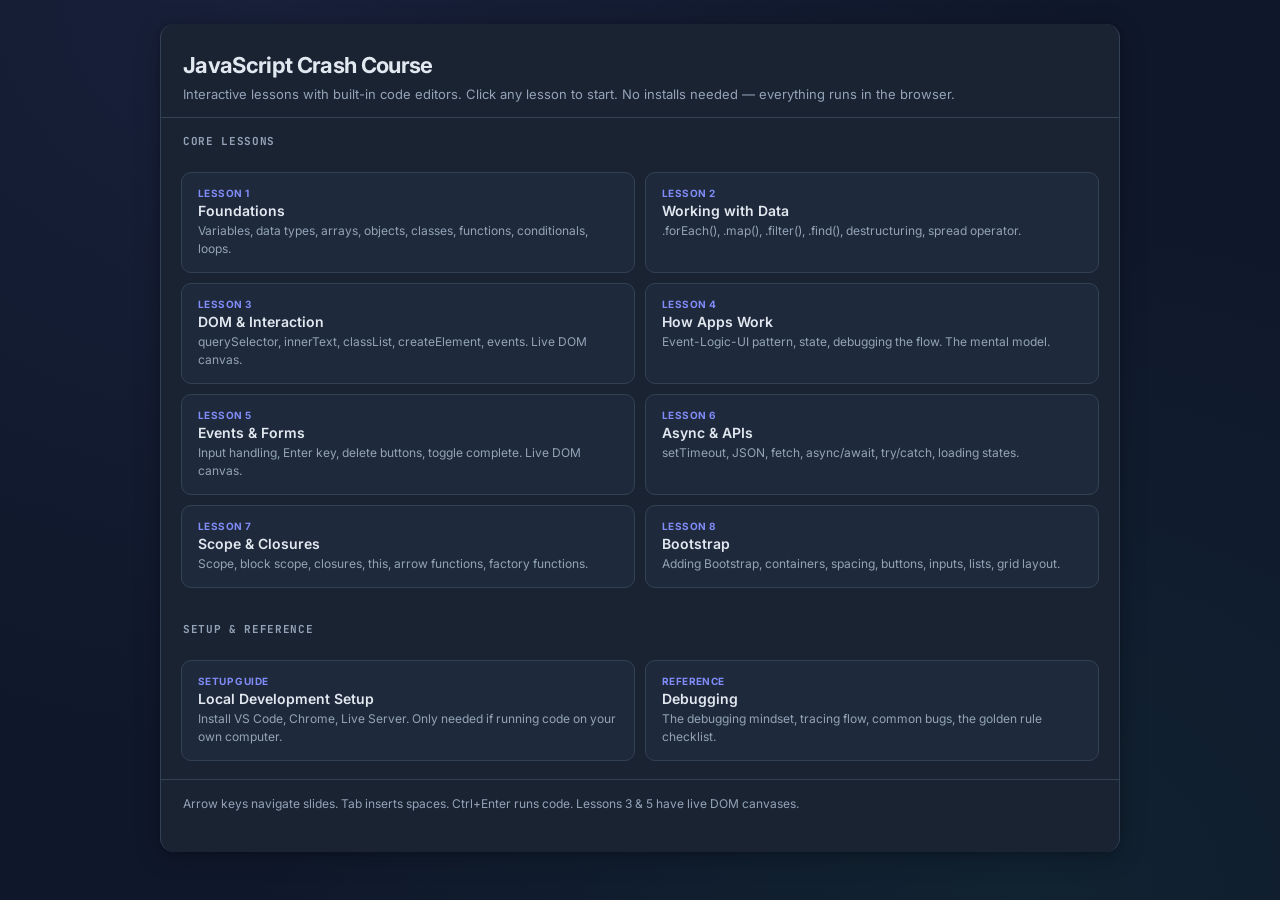
==== index.html @ cb1dcead "Initial commit: Interactive JavaScript crash course 10 lessons with LeetCode-style split-pane layout" ====
<!DOCTYPE html>
<html lang="en">
<head>
<meta charset="UTF-8" />
<meta name="viewport" content="width=device-width, initial-scale=1.0" />
<title>JavaScript Crash Course</title>
<link rel="preconnect" href="https://fonts.googleapis.com">
<link href="https://fonts.googleapis.com/css2?family=Inter:wght@400;500;600;700&family=JetBrains+Mono:wght@400;500&display=swap" rel="stylesheet">
<link rel="stylesheet" href="theme.css" />
<style>
  body > div { height: auto; max-width: 960px; border-radius: var(--border-radius-lg); overflow: auto; }
  body { padding: 24px 16px 48px; }
  .section-label {
    font-size: 11px; font-weight: 700; color: var(--color-text-secondary);
    text-transform: uppercase; letter-spacing: 0.06em; padding: 16px 22px 6px;
    font-family: var(--font-mono);
  }
</style>
</head>
<body>
<div>
  <div style="padding: 28px 22px 12px; border-bottom: 1px solid var(--color-border-secondary);">
    <h1 style="font-size: 22px; font-weight: 700; letter-spacing: -0.03em; margin-bottom: 6px;">JavaScript Crash Course</h1>
    <p style="font-size: 13px; color: var(--color-text-secondary); line-height: 1.6;">Interactive lessons with built-in code editors. Click any lesson to start. No installs needed — everything runs in the browser.</p>
  </div>

  <div class="section-label">Core Lessons</div>
  <div class="index-grid">
    <a class="index-card" href="01-foundations.html">
      <div class="card-num">Lesson 1</div>
      <div class="card-title">Foundations</div>
      <div class="card-desc">Variables, data types, arrays, objects, classes, functions, conditionals, loops.</div>
    </a>
    <a class="index-card" href="02-data.html">
      <div class="card-num">Lesson 2</div>
      <div class="card-title">Working with Data</div>
      <div class="card-desc">.forEach(), .map(), .filter(), .find(), destructuring, spread operator.</div>
    </a>
    <a class="index-card" href="03-dom.html">
      <div class="card-num">Lesson 3</div>
      <div class="card-title">DOM & Interaction</div>
      <div class="card-desc">querySelector, innerText, classList, createElement, events. Live DOM canvas.</div>
    </a>
    <a class="index-card" href="04-how-apps-work.html">
      <div class="card-num">Lesson 4</div>
      <div class="card-title">How Apps Work</div>
      <div class="card-desc">Event-Logic-UI pattern, state, debugging the flow. The mental model.</div>
    </a>
    <a class="index-card" href="05-events-forms.html">
      <div class="card-num">Lesson 5</div>
      <div class="card-title">Events & Forms</div>
      <div class="card-desc">Input handling, Enter key, delete buttons, toggle complete. Live DOM canvas.</div>
    </a>
    <a class="index-card" href="06-async-apis.html">
      <div class="card-num">Lesson 6</div>
      <div class="card-title">Async & APIs</div>
      <div class="card-desc">setTimeout, JSON, fetch, async/await, try/catch, loading states.</div>
    </a>
    <a class="index-card" href="07-scope-closures.html">
      <div class="card-num">Lesson 7</div>
      <div class="card-title">Scope & Closures</div>
      <div class="card-desc">Scope, block scope, closures, this, arrow functions, factory functions.</div>
    </a>
    <a class="index-card" href="08-bootstrap.html">
      <div class="card-num">Lesson 8</div>
      <div class="card-title">Bootstrap</div>
      <div class="card-desc">Adding Bootstrap, containers, spacing, buttons, inputs, lists, grid layout.</div>
    </a>
  </div>

  <div class="section-label">Setup & Reference</div>
  <div class="index-grid">
    <a class="index-card" href="00-setup.html">
      <div class="card-num">Setup Guide</div>
      <div class="card-title">Local Development Setup</div>
      <div class="card-desc">Install VS Code, Chrome, Live Server. Only needed if running code on your own computer.</div>
    </a>
    <a class="index-card" href="09-debugging.html">
      <div class="card-num">Reference</div>
      <div class="card-title">Debugging</div>
      <div class="card-desc">The debugging mindset, tracing flow, common bugs, the golden rule checklist.</div>
    </a>
  </div>

  <div style="padding: 16px 22px; border-top: 1px solid var(--color-border-secondary); font-size: 12px; color: var(--color-text-secondary);">
    Arrow keys navigate slides. Tab inserts spaces. Ctrl+Enter runs code. Lessons 3 &amp; 5 have live DOM canvases.
  </div>
</div>
</body>
</html>
---- theme.css ----
:root {
  --color-text-primary: #e2e8f0;
  --color-text-secondary: #94a3b8;
  --color-background-primary: #0f172a;
  --color-background-secondary: #1e293b;
  --color-background-card: #1a2332;
  --color-border-secondary: #334155;
  --color-border-tertiary: #1e293b;
  --color-accent: #818cf8;
  --color-accent-dim: rgba(129,140,248,0.15);
  --color-green: #34d399;
  --color-green-dim: rgba(52,211,153,0.12);
  --color-red: #f87171;
  --color-red-dim: rgba(248,113,113,0.12);
  --color-amber: #fbbf24;
  --font-mono: "JetBrains Mono", "Fira Code", "Cascadia Code", monospace;
  --font-sans: "Inter", -apple-system, system-ui, sans-serif;
  --border-radius-md: 10px;
  --border-radius-lg: 14px;
  --shadow-card: 0 4px 24px rgba(0,0,0,0.25), 0 1px 4px rgba(0,0,0,0.15);
  --shadow-btn: 0 1px 3px rgba(0,0,0,0.3);
}

* { box-sizing: border-box; margin: 0; padding: 0 }
html, body { height: 100%; }
html { font-size: 15px }

body {
  font-family: var(--font-sans);
  background: var(--color-background-primary);
  color: var(--color-text-primary);
  display: flex;
  justify-content: center;
  padding: 0;
  background-image:
    radial-gradient(ellipse at 20% 0%, rgba(129,140,248,0.08) 0%, transparent 60%),
    radial-gradient(ellipse at 80% 100%, rgba(52,211,153,0.06) 0%, transparent 60%);
}

body > div {
  width: 100%;
  max-width: 1200px;
  background: var(--color-background-card);
  border-left: 1px solid var(--color-border-secondary);
  border-right: 1px solid var(--color-border-secondary);
  box-shadow: var(--shadow-card);
  display: flex;
  flex-direction: column;
  height: 100vh;
  overflow: hidden;
}

/* Full width when DOM canvas is present */
body > div.has-canvas {
  max-width: 100%;
}

/* ─── Header bar ─── */
.lesson-bar {
  display: flex;
  align-items: center;
  justify-content: space-between;
  padding: 8px 16px;
  border-bottom: 1px solid var(--color-border-secondary);
  background: var(--color-background-secondary);
  flex-shrink: 0;
}

.home-btn {
  color: var(--color-text-secondary);
  text-decoration: none;
  font-size: 18px;
  padding: 2px 8px;
  border-radius: 6px;
  transition: background 0.15s;
}

.home-btn:hover { background: var(--color-accent-dim); color: var(--color-accent); }

.next-link {
  color: var(--color-accent);
  text-decoration: none;
  font-size: 13px;
  font-weight: 600;
}

.next-link:hover { text-decoration: underline; }

.lesson-bar .lesson-num {
  font-size: 11px;
  font-weight: 700;
  padding: 3px 10px;
  background: var(--color-accent-dim);
  border-radius: 20px;
  color: var(--color-accent);
  letter-spacing: 0.03em;
  text-transform: uppercase;
}

.lesson-bar .lesson-name {
  font-size: 14px;
  font-weight: 600;
  color: var(--color-text-primary);
}

/* ─── Main area (fills between header and nav) ─── */
.main-area {
  flex: 1;
  display: flex;
  min-height: 0;
  overflow: hidden;
}

/* ─── DOM Canvas as side pane ─── */
.canvas-pane {
  width: 280px;
  min-width: 220px;
  padding: 14px;
  border-right: 1px solid var(--color-border-secondary);
  background: rgba(0,0,0,0.1);
  overflow-y: auto;
  flex-shrink: 0;
}

/* ─── Split pane layout ─── */
.split-pane {
  display: flex;
  flex: 1;
  min-height: 0;
  overflow: hidden;
}

.pane-left {
  width: 340px;
  min-width: 260px;
  padding: 14px 16px;
  overflow-y: auto;
  display: flex;
  flex-direction: column;
  gap: 10px;
  border-right: 1px solid var(--color-border-secondary);
  flex-shrink: 0;
}

.pane-section { display: flex; flex-direction: column; gap: 6px; }

.pane-right {
  flex: 1;
  min-width: 0;
  padding: 12px 14px;
  overflow-y: auto;
  display: flex;
  flex-direction: column;
  gap: 8px;
}

@media(max-width: 768px) {
  .main-area { flex-direction: column; }
  .canvas-pane { width: 100%; min-width: 0; border-right: none; border-bottom: 1px solid var(--color-border-secondary); }
  .split-pane { flex-direction: column; }
  .pane-left { width: 100%; min-width: 0; border-right: none; border-bottom: 1px solid var(--color-border-secondary); }
}

/* ─── Slide header ─── */
.slide-header { display: flex; align-items: center; gap: 10px }

.step-badge {
  font-size: 10px;
  font-weight: 700;
  padding: 3px 9px;
  background: var(--color-accent-dim);
  border-radius: 20px;
  color: var(--color-accent);
  letter-spacing: 0.04em;
  text-transform: uppercase;
  flex-shrink: 0;
}

.slide-title {
  font-size: 16px;
  font-weight: 600;
  color: var(--color-text-primary);
  flex: 1;
  letter-spacing: -0.02em;
}

.progress {
  font-size: 11px;
  color: var(--color-text-secondary);
  font-family: var(--font-mono);
  font-weight: 500;
  flex-shrink: 0;
}

.concept { font-size: 13px; line-height: 1.65; color: var(--color-text-secondary) }
.concept strong { color: var(--color-text-primary); font-weight: 600 }

.cr {
  background: var(--color-accent-dim);
  border-radius: 5px;
  padding: 1px 6px;
  font-family: var(--font-mono);
  font-size: 11px;
  color: var(--color-accent);
  font-weight: 500;
}

/* ─── Editor panel ─── */
.panel {
  background: var(--color-background-secondary);
  border: 1px solid var(--color-border-secondary);
  border-radius: var(--border-radius-md);
  overflow: hidden;
  display: flex;
  flex-direction: column;
}

.editor-panel { flex-shrink: 0; }

.panel-head {
  display: flex;
  align-items: center;
  justify-content: space-between;
  padding: 6px 12px;
  border-bottom: 1px solid var(--color-border-secondary);
  background: rgba(0,0,0,0.15);
}

.panel-label {
  font-size: 10px;
  font-family: var(--font-mono);
  color: var(--color-text-secondary);
  font-weight: 500;
  letter-spacing: 0.03em;
  text-transform: uppercase;
}

.run-btn {
  font-size: 11px;
  font-weight: 600;
  font-family: var(--font-sans);
  padding: 4px 12px;
  border-radius: 6px;
  background: var(--color-green);
  border: none;
  color: #0f172a;
  cursor: pointer;
  box-shadow: var(--shadow-btn);
  transition: background 0.15s, transform 0.1s;
}

.run-btn:hover { background: #6ee7b7 }
.run-btn:active { transform: scale(0.96) }

textarea.code {
  width: 100%;
  font-family: var(--font-mono);
  font-size: 12.5px;
  line-height: 1.6;
  padding: 10px 12px;
  background: rgba(0,0,0,0.2);
  border: none;
  color: var(--color-text-primary);
  resize: vertical;
  min-height: 220px;
  outline: none;
  tab-size: 2;
}

textarea.code::selection { background: rgba(129,140,248,0.3) }

/* ─── Result area ─── */
.result-area {
  display: flex;
  flex-direction: column;
  gap: 6px;
  margin-top: auto;
  flex-shrink: 0;
}

.result-col {
  border-radius: 8px;
  padding: 8px 10px;
  min-height: 32px;
}

.result-col.actual { background: var(--color-background-secondary); border: 1px solid var(--color-border-secondary); }
.result-col.expected-col { background: var(--color-green-dim); border: none; border-radius: 0 0 8px 8px; padding: 8px 10px; }

.result-col .result-label {
  font-size: 9px;
  font-weight: 700;
  letter-spacing: 0.06em;
  text-transform: uppercase;
  margin-bottom: 4px;
  font-family: var(--font-mono);
}

.result-col.actual .result-label { color: var(--color-text-secondary); }

.result-scroll {
  max-height: 140px;
  overflow-y: auto;
  scrollbar-width: thin;
  scrollbar-color: var(--color-border-secondary) transparent;
}

.result-scroll::-webkit-scrollbar { width: 5px; }
.result-scroll::-webkit-scrollbar-track { background: transparent; }
.result-scroll::-webkit-scrollbar-thumb { background: var(--color-border-secondary); border-radius: 3px; }

.result-line {
  font-size: 12px;
  font-family: var(--font-mono);
  padding: 1px 0;
  white-space: pre-wrap;
  word-break: break-all;
}

.result-line.match { color: var(--color-green); }
.result-line.mismatch { color: var(--color-red); }
.result-line.neutral { color: var(--color-text-primary); }
.result-line.expected-text { color: var(--color-green); opacity: 0.85; }

.result-badge {
  display: inline-block;
  font-size: 10px;
  font-weight: 700;
  padding: 2px 8px;
  border-radius: 4px;
  letter-spacing: 0.04em;
  text-transform: uppercase;
  margin-left: 8px;
  font-family: var(--font-mono);
}

.result-badge.pass { background: var(--color-green-dim); color: var(--color-green); }
.result-badge.fail { background: var(--color-red-dim); color: var(--color-red); }

/* ─── Expected output (collapsible, hidden by default) ─── */
.expected-toggle {
  border: 1px solid rgba(52,211,153,0.2);
  border-radius: 8px;
  overflow: hidden;
  background: var(--color-green-dim);
}

.expected-summary {
  padding: 6px 10px;
  font-size: 9px;
  font-family: var(--font-mono);
  font-weight: 700;
  color: var(--color-green);
  letter-spacing: 0.06em;
  text-transform: uppercase;
  cursor: pointer;
  list-style: none;
  display: flex;
  align-items: center;
  gap: 6px;
  user-select: none;
}

.expected-summary::before {
  content: "\25B6";
  font-size: 7px;
  transition: transform 0.2s;
  display: inline-block;
}

.expected-toggle[open] .expected-summary::before {
  transform: rotate(90deg);
}

/* ─── Annotations (collapsible, under editor) ─── */
.explain-toggle {
  border: 1px solid var(--color-border-secondary);
  border-radius: var(--border-radius-md);
  overflow: hidden;
  background: var(--color-background-secondary);
  flex-shrink: 0;
}

.explain-toggle summary {
  padding: 7px 12px;
  font-size: 10px;
  font-family: var(--font-mono);
  font-weight: 500;
  color: var(--color-text-secondary);
  letter-spacing: 0.03em;
  text-transform: uppercase;
  cursor: pointer;
  background: rgba(0,0,0,0.15);
  border-bottom: 1px solid transparent;
  list-style: none;
  display: flex;
  align-items: center;
  gap: 6px;
  user-select: none;
}

.explain-toggle summary::before {
  content: "\25B6";
  font-size: 8px;
  transition: transform 0.2s;
  display: inline-block;
}

.explain-toggle[open] summary::before {
  transform: rotate(90deg);
}

.explain-toggle[open] summary {
  border-bottom-color: var(--color-border-secondary);
}

.explain-box { padding: 8px 12px; display: flex; flex-direction: column; gap: 0 }

.explain-scroll {
  max-height: 160px;
  overflow-y: auto;
  scrollbar-width: thin;
  scrollbar-color: var(--color-border-secondary) transparent;
}

.explain-scroll::-webkit-scrollbar { width: 5px; }
.explain-scroll::-webkit-scrollbar-track { background: transparent; }
.explain-scroll::-webkit-scrollbar-thumb { background: var(--color-border-secondary); border-radius: 3px; }

.explain-row {
  display: flex;
  gap: 8px;
  align-items: flex-start;
  padding: 3px 0;
  border-bottom: 1px solid rgba(255,255,255,0.04);
}

.explain-row:last-child { border-bottom: none }

.explain-code {
  font-family: var(--font-mono);
  font-size: 11px;
  color: var(--color-accent);
  white-space: pre;
  min-width: 120px;
  padding: 2px 0;
  flex-shrink: 0;
  font-weight: 500;
}

.arrow { color: var(--color-text-secondary); font-size: 11px; padding-top: 2px; flex-shrink: 0; opacity: 0.4 }
.explain-desc { font-size: 11px; color: var(--color-text-secondary); line-height: 1.5; padding: 2px 0 }

/* ─── Try-it box ─── */
.try-it {
  font-size: 12px;
  line-height: 1.6;
  color: var(--color-text-secondary);
  padding: 8px 12px;
  background: var(--color-accent-dim);
  border-radius: 8px;
  border-left: 3px solid var(--color-accent);
}

.try-it strong { color: var(--color-text-primary); font-weight: 600 }

/* ─── Cheatsheet (in left pane) ─── */
.cheatsheet-details {
  border: 1px solid var(--color-border-secondary);
  border-radius: var(--border-radius-md);
  overflow: hidden;
  background: var(--color-background-secondary);
  margin-top: auto;
}

.cheatsheet-summary {
  padding: 7px 12px;
  font-size: 10px;
  font-family: var(--font-mono);
  font-weight: 600;
  color: var(--color-accent);
  letter-spacing: 0.04em;
  text-transform: uppercase;
  cursor: pointer;
  background: rgba(0,0,0,0.15);
  list-style: none;
  display: flex;
  align-items: center;
  gap: 6px;
  user-select: none;
  border-bottom: 1px solid transparent;
}

.cheatsheet-summary::before {
  content: "\25B6";
  font-size: 8px;
  transition: transform 0.2s;
  display: inline-block;
}

.cheatsheet-details[open] .cheatsheet-summary::before {
  transform: rotate(90deg);
}

.cheatsheet-details[open] .cheatsheet-summary {
  border-bottom-color: var(--color-border-secondary);
}

.cheatsheet-cols {
  display: flex;
  flex-direction: column;
  gap: 4px;
  padding: 8px 12px;
}

.cheatsheet-col code {
  display: block;
  font-family: var(--font-mono);
  font-size: 10.5px;
  color: var(--color-text-primary);
  padding: 0;
  white-space: pre;
}

.cheatsheet-heading {
  font-size: 9px;
  font-weight: 700;
  color: var(--color-accent);
  text-transform: uppercase;
  letter-spacing: 0.04em;
  margin-top: 6px;
  margin-bottom: 1px;
}

.cheatsheet-col:first-child .cheatsheet-heading:first-child { margin-top: 0; }

/* ─── Navigation bar ─── */
.nav-bar {
  display: flex;
  align-items: center;
  justify-content: space-between;
  padding: 8px 16px;
  border-top: 1px solid var(--color-border-secondary);
  background: var(--color-background-secondary);
  flex-shrink: 0;
}

.nav-btn {
  font-size: 12px;
  font-weight: 600;
  font-family: var(--font-sans);
  padding: 6px 14px;
  border-radius: 8px;
  border: 1px solid var(--color-border-secondary);
  background: var(--color-background-secondary);
  color: var(--color-text-primary);
  cursor: pointer;
  transition: background 0.15s, border-color 0.15s;
}

.nav-btn:disabled { opacity: 0.3; cursor: not-allowed }
.nav-btn:not(:disabled):hover { background: var(--color-border-secondary); border-color: var(--color-accent) }

.dots { display: flex; gap: 5px }

.dot {
  width: 7px;
  height: 7px;
  border-radius: 50%;
  background: var(--color-border-secondary);
  cursor: pointer;
  transition: background 0.2s, transform 0.2s;
}

.dot:hover { transform: scale(1.3) }
.dot.active { background: var(--color-accent); box-shadow: 0 0 6px rgba(129,140,248,0.5) }

/* ─── DOM Canvas ─── */
.dom-canvas {
  border: 2px solid #38bdf8;
  border-radius: var(--border-radius-md);
  padding: 16px 14px 12px;
  min-height: 60px;
  background: #0c1929;
  position: relative;
  box-shadow:
    0 0 20px rgba(56,189,248,0.08),
    inset 0 0 30px rgba(56,189,248,0.03);
}

.dom-canvas::before {
  content: "LIVE PREVIEW";
  position: absolute;
  top: 0;
  left: 12px;
  transform: translateY(-50%);
  background: #0c1929;
  padding: 0 8px;
  font-size: 9px;
  font-weight: 700;
  color: #38bdf8;
  letter-spacing: 0.08em;
  font-family: var(--font-mono);
}

.dom-canvas * { color: var(--color-text-primary); font-family: var(--font-sans); }
.dom-canvas h1, .dom-canvas h2, .dom-canvas h3 { margin-bottom: 6px; font-size: 15px; }
.dom-canvas p { margin-bottom: 4px; font-size: 13px; }

.dom-canvas button {
  padding: 5px 12px; border-radius: 6px; border: 1px solid #38bdf8;
  background: rgba(56,189,248,0.1); color: var(--color-text-primary);
  cursor: pointer; font-size: 12px; margin: 3px 4px 3px 0;
  transition: background 0.15s;
}

.dom-canvas button:hover { background: rgba(56,189,248,0.25); }

.dom-canvas input {
  padding: 5px 10px; border-radius: 6px; border: 1px solid var(--color-border-secondary);
  background: var(--color-background-secondary); color: var(--color-text-primary);
  font-size: 12px; margin: 3px 4px 3px 0; outline: none;
}

.dom-canvas input:focus { border-color: #38bdf8; }

.dom-canvas ul { padding-left: 18px; margin: 4px 0; }
.dom-canvas li { font-size: 12px; padding: 2px 0; }
.dom-canvas .highlight { color: var(--color-red) !important; font-weight: bold; }
.dom-canvas .done, .dom-canvas .completed { text-decoration: line-through; opacity: 0.45; }
.dom-canvas .task-row { display: flex; align-items: center; gap: 8px; padding: 3px 0; }
.dom-canvas .delete-btn {
  color: var(--color-red); cursor: pointer; border-color: var(--color-red);
  background: var(--color-red-dim); padding: 2px 8px; font-size: 10px;
}

/* ─── Index page ─── */
.index-grid {
  display: grid;
  grid-template-columns: 1fr 1fr;
  gap: 10px;
  padding: 18px 20px;
}

@media(max-width: 600px) { .index-grid { grid-template-columns: 1fr } }

.index-card {
  display: block;
  text-decoration: none;
  padding: 14px 16px;
  background: var(--color-background-secondary);
  border: 1px solid var(--color-border-secondary);
  border-radius: var(--border-radius-md);
  transition: border-color 0.2s, transform 0.15s;
}

.index-card:hover {
  border-color: var(--color-accent);
  transform: translateY(-2px);
}

.index-card .card-num {
  font-size: 10px;
  font-weight: 700;
  color: var(--color-accent);
  text-transform: uppercase;
  letter-spacing: 0.04em;
  margin-bottom: 3px;
}

.index-card .card-title {
  font-size: 14px;
  font-weight: 600;
  color: var(--color-text-primary);
  margin-bottom: 3px;
}

.index-card .card-desc {
  font-size: 12px;
  color: var(--color-text-secondary);
  line-height: 1.5;
}
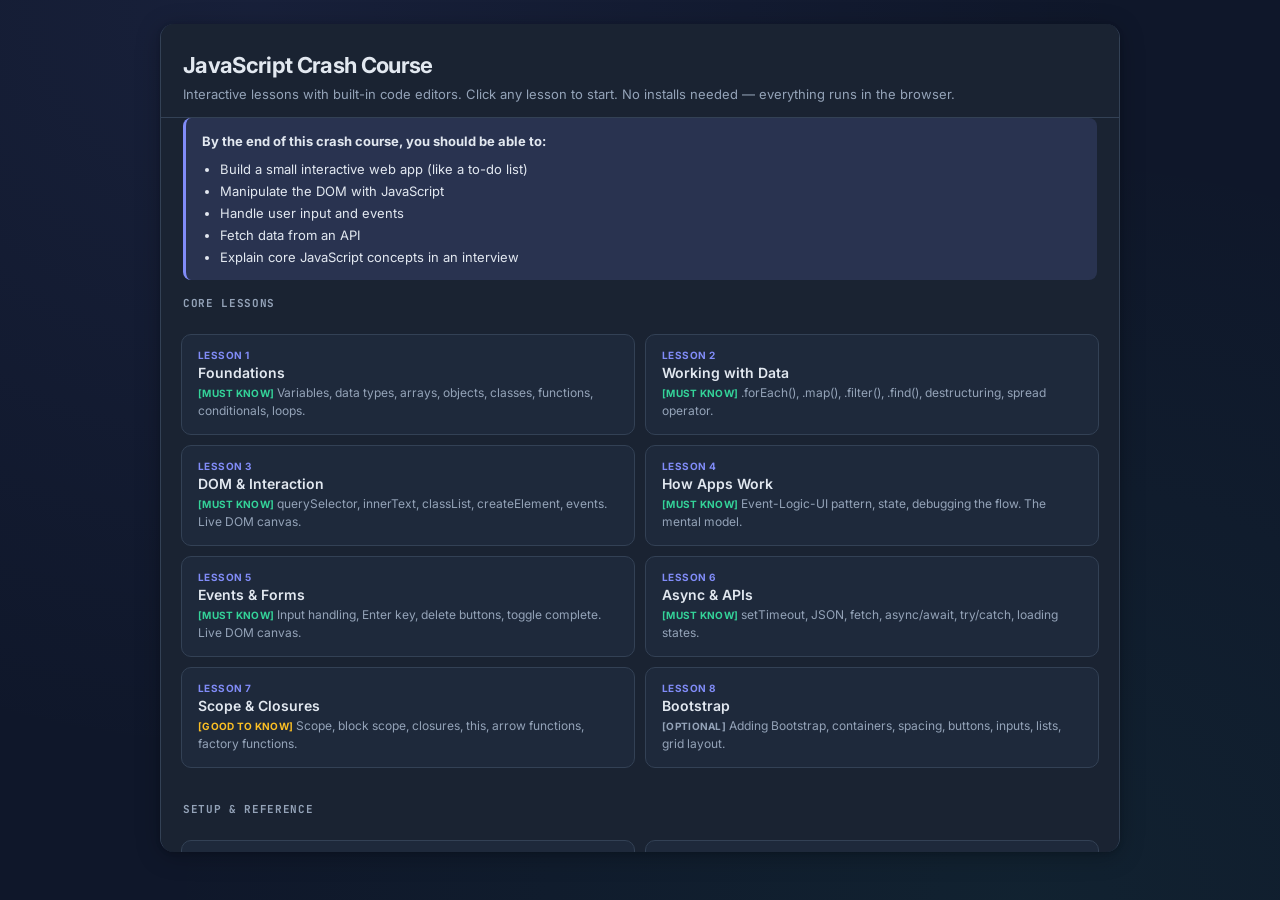
==== commit 7a1f0940: "Content rewrite: add priority labels, mental models, common mistakes, interview tips Every slide now" ====
--- a/index.html
+++ b/index.html
@@ -24,47 +24,58 @@
     <p style="font-size: 13px; color: var(--color-text-secondary); line-height: 1.6;">Interactive lessons with built-in code editors. Click any lesson to start. No installs needed — everything runs in the browser.</p>
   </div>
 
+  <div style="background: var(--color-accent-dim); border-left: 3px solid var(--color-accent); border-radius: 8px; padding: 12px 16px; margin: 0 22px; font-size: 13px; line-height: 1.7;">
+    <strong>By the end of this crash course, you should be able to:</strong>
+    <ul style="margin: 6px 0 0 18px; padding: 0;">
+      <li>Build a small interactive web app (like a to-do list)</li>
+      <li>Manipulate the DOM with JavaScript</li>
+      <li>Handle user input and events</li>
+      <li>Fetch data from an API</li>
+      <li>Explain core JavaScript concepts in an interview</li>
+    </ul>
+  </div>
+
   <div class="section-label">Core Lessons</div>
   <div class="index-grid">
     <a class="index-card" href="01-foundations.html">
       <div class="card-num">Lesson 1</div>
       <div class="card-title">Foundations</div>
-      <div class="card-desc">Variables, data types, arrays, objects, classes, functions, conditionals, loops.</div>
+      <div class="card-desc"><span style="font-weight:700;color:var(--color-green);font-size:10px;letter-spacing:0.03em;">[MUST KNOW]</span> Variables, data types, arrays, objects, classes, functions, conditionals, loops.</div>
     </a>
     <a class="index-card" href="02-data.html">
       <div class="card-num">Lesson 2</div>
       <div class="card-title">Working with Data</div>
-      <div class="card-desc">.forEach(), .map(), .filter(), .find(), destructuring, spread operator.</div>
+      <div class="card-desc"><span style="font-weight:700;color:var(--color-green);font-size:10px;letter-spacing:0.03em;">[MUST KNOW]</span> .forEach(), .map(), .filter(), .find(), destructuring, spread operator.</div>
     </a>
     <a class="index-card" href="03-dom.html">
       <div class="card-num">Lesson 3</div>
       <div class="card-title">DOM & Interaction</div>
-      <div class="card-desc">querySelector, innerText, classList, createElement, events. Live DOM canvas.</div>
+      <div class="card-desc"><span style="font-weight:700;color:var(--color-green);font-size:10px;letter-spacing:0.03em;">[MUST KNOW]</span> querySelector, innerText, classList, createElement, events. Live DOM canvas.</div>
     </a>
     <a class="index-card" href="04-how-apps-work.html">
       <div class="card-num">Lesson 4</div>
       <div class="card-title">How Apps Work</div>
-      <div class="card-desc">Event-Logic-UI pattern, state, debugging the flow. The mental model.</div>
+      <div class="card-desc"><span style="font-weight:700;color:var(--color-green);font-size:10px;letter-spacing:0.03em;">[MUST KNOW]</span> Event-Logic-UI pattern, state, debugging the flow. The mental model.</div>
     </a>
     <a class="index-card" href="05-events-forms.html">
       <div class="card-num">Lesson 5</div>
       <div class="card-title">Events & Forms</div>
-      <div class="card-desc">Input handling, Enter key, delete buttons, toggle complete. Live DOM canvas.</div>
+      <div class="card-desc"><span style="font-weight:700;color:var(--color-green);font-size:10px;letter-spacing:0.03em;">[MUST KNOW]</span> Input handling, Enter key, delete buttons, toggle complete. Live DOM canvas.</div>
     </a>
     <a class="index-card" href="06-async-apis.html">
       <div class="card-num">Lesson 6</div>
       <div class="card-title">Async & APIs</div>
-      <div class="card-desc">setTimeout, JSON, fetch, async/await, try/catch, loading states.</div>
+      <div class="card-desc"><span style="font-weight:700;color:var(--color-green);font-size:10px;letter-spacing:0.03em;">[MUST KNOW]</span> setTimeout, JSON, fetch, async/await, try/catch, loading states.</div>
     </a>
     <a class="index-card" href="07-scope-closures.html">
       <div class="card-num">Lesson 7</div>
       <div class="card-title">Scope & Closures</div>
-      <div class="card-desc">Scope, block scope, closures, this, arrow functions, factory functions.</div>
+      <div class="card-desc"><span style="font-weight:700;color:var(--color-amber);font-size:10px;letter-spacing:0.03em;">[GOOD TO KNOW]</span> Scope, block scope, closures, this, arrow functions, factory functions.</div>
     </a>
     <a class="index-card" href="08-bootstrap.html">
       <div class="card-num">Lesson 8</div>
       <div class="card-title">Bootstrap</div>
-      <div class="card-desc">Adding Bootstrap, containers, spacing, buttons, inputs, lists, grid layout.</div>
+      <div class="card-desc"><span style="font-weight:700;color:var(--color-text-secondary);font-size:10px;letter-spacing:0.03em;">[OPTIONAL]</span> Adding Bootstrap, containers, spacing, buttons, inputs, lists, grid layout.</div>
     </a>
   </div>
 
@@ -78,7 +89,7 @@
     <a class="index-card" href="09-debugging.html">
       <div class="card-num">Reference</div>
       <div class="card-title">Debugging</div>
-      <div class="card-desc">The debugging mindset, tracing flow, common bugs, the golden rule checklist.</div>
+      <div class="card-desc"><span style="font-weight:700;color:var(--color-green);font-size:10px;letter-spacing:0.03em;">[MUST KNOW]</span> The debugging mindset, tracing flow, common bugs, the golden rule checklist.</div>
     </a>
   </div>
 
--- a/theme.css
+++ b/theme.css
@@ -72,19 +72,73 @@
   font-size: 18px;
   padding: 2px 8px;
   border-radius: 6px;
+  border: none;
+  background: none;
+  cursor: pointer;
   transition: background 0.15s;
 }
 
 .home-btn:hover { background: var(--color-accent-dim); color: var(--color-accent); }
 
-.next-link {
+/* ─── Menu dropdown ─── */
+.menu-wrapper { position: relative; }
+
+.menu-dropdown {
+  display: none;
+  position: absolute;
+  top: 100%;
+  left: 0;
+  margin-top: 6px;
+  background: var(--color-background-secondary);
+  border: 1px solid var(--color-border-secondary);
+  border-radius: var(--border-radius-md);
+  box-shadow: 0 8px 32px rgba(0,0,0,0.4);
+  min-width: 220px;
+  z-index: 100;
+  padding: 4px 0;
+  max-height: 80vh;
+  overflow-y: auto;
+}
+
+.menu-dropdown.open { display: block; }
+
+.menu-item {
+  display: block;
+  padding: 7px 14px;
+  font-size: 13px;
+  font-weight: 500;
+  color: var(--color-text-primary);
+  text-decoration: none;
+  transition: background 0.1s;
+}
+
+.menu-item:hover { background: var(--color-accent-dim); }
+.menu-item.active { color: var(--color-accent); background: var(--color-accent-dim); }
+
+.menu-item.menu-home {
+  font-weight: 700;
   color: var(--color-accent);
-  text-decoration: none;
-  font-size: 13px;
-  font-weight: 600;
-}
-
-.next-link:hover { text-decoration: underline; }
+}
+
+.menu-divider {
+  height: 1px;
+  background: var(--color-border-secondary);
+  margin: 4px 0;
+}
+
+/* ─── Centered lesson title ─── */
+.lesson-bar {
+  position: relative;
+}
+
+.lesson-bar-title {
+  display: flex;
+  align-items: center;
+  gap: 8px;
+  position: absolute;
+  left: 50%;
+  transform: translateX(-50%);
+}
 
 .lesson-bar .lesson-num {
   font-size: 11px;
@@ -113,10 +167,10 @@
 
 /* ─── DOM Canvas as side pane ─── */
 .canvas-pane {
-  width: 280px;
-  min-width: 220px;
+  width: 40%;
+  min-width: 280px;
   padding: 14px;
-  border-right: 1px solid var(--color-border-secondary);
+  border-left: 1px solid var(--color-border-secondary);
   background: rgba(0,0,0,0.1);
   overflow-y: auto;
   flex-shrink: 0;
@@ -131,7 +185,7 @@
 }
 
 .pane-left {
-  width: 340px;
+  width: 40%;
   min-width: 260px;
   padding: 14px 16px;
   overflow-y: auto;
@@ -156,7 +210,7 @@
 
 @media(max-width: 768px) {
   .main-area { flex-direction: column; }
-  .canvas-pane { width: 100%; min-width: 0; border-right: none; border-bottom: 1px solid var(--color-border-secondary); }
+  .canvas-pane { width: 100%; min-width: 0; border-left: none; border-top: 1px solid var(--color-border-secondary); }
   .split-pane { flex-direction: column; }
   .pane-left { width: 100%; min-width: 0; border-right: none; border-bottom: 1px solid var(--color-border-secondary); }
 }
@@ -215,7 +269,7 @@
   flex-direction: column;
 }
 
-.editor-panel { flex-shrink: 0; }
+.editor-panel { flex: 1; min-height: 0; }
 
 .panel-head {
   display: flex;
@@ -261,8 +315,9 @@
   background: rgba(0,0,0,0.2);
   border: none;
   color: var(--color-text-primary);
-  resize: vertical;
-  min-height: 220px;
+  resize: none;
+  flex: 1;
+  min-height: 0;
   outline: none;
   tab-size: 2;
 }
@@ -511,6 +566,10 @@
   flex-direction: column;
   gap: 4px;
   padding: 8px 12px;
+  max-height: 200px;
+  overflow-y: auto;
+  scrollbar-width: thin;
+  scrollbar-color: var(--color-border-secondary) transparent;
 }
 
 .cheatsheet-col code {
@@ -539,8 +598,8 @@
   display: flex;
   align-items: center;
   justify-content: space-between;
-  padding: 8px 16px;
-  border-top: 1px solid var(--color-border-secondary);
+  padding: 6px 16px;
+  border-bottom: 1px solid var(--color-border-secondary);
   background: var(--color-background-secondary);
   flex-shrink: 0;
 }
@@ -589,7 +648,7 @@
 }
 
 .dom-canvas::before {
-  content: "LIVE PREVIEW";
+  content: "WEBPAGE PREVIEW";
   position: absolute;
   top: 0;
   left: 12px;
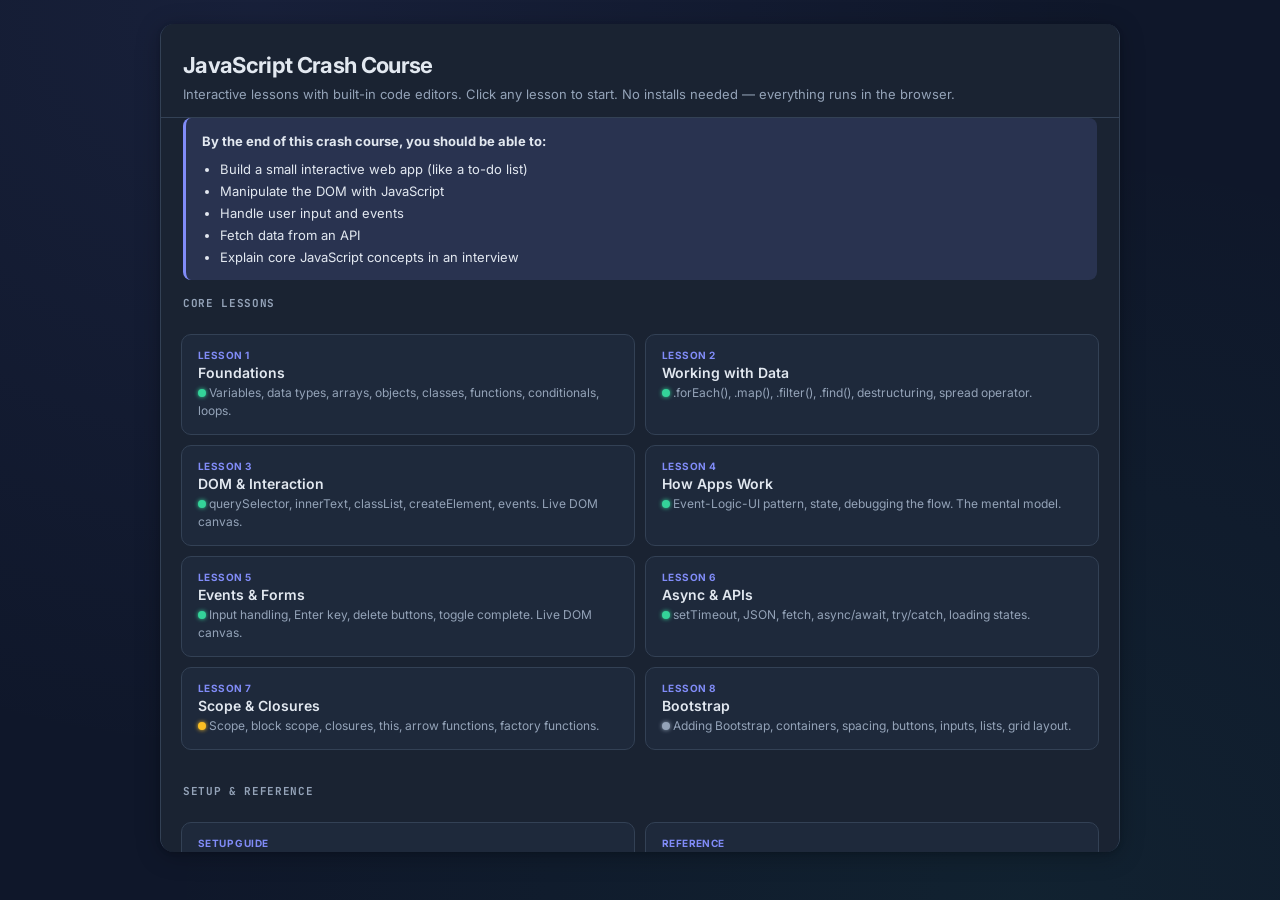
==== commit add9ebf2: "Replace text priority labels with colored LED dots and hover tooltips Co-Authored-By: Claude Opus 4." ====
--- a/index.html
+++ b/index.html
@@ -40,42 +40,42 @@
     <a class="index-card" href="01-foundations.html">
       <div class="card-num">Lesson 1</div>
       <div class="card-title">Foundations</div>
-      <div class="card-desc"><span style="font-weight:700;color:var(--color-green);font-size:10px;letter-spacing:0.03em;">[MUST KNOW]</span> Variables, data types, arrays, objects, classes, functions, conditionals, loops.</div>
+      <div class="card-desc"><span class="priority-dot must-know" title="Must Know"></span> Variables, data types, arrays, objects, classes, functions, conditionals, loops.</div>
     </a>
     <a class="index-card" href="02-data.html">
       <div class="card-num">Lesson 2</div>
       <div class="card-title">Working with Data</div>
-      <div class="card-desc"><span style="font-weight:700;color:var(--color-green);font-size:10px;letter-spacing:0.03em;">[MUST KNOW]</span> .forEach(), .map(), .filter(), .find(), destructuring, spread operator.</div>
+      <div class="card-desc"><span class="priority-dot must-know" title="Must Know"></span> .forEach(), .map(), .filter(), .find(), destructuring, spread operator.</div>
     </a>
     <a class="index-card" href="03-dom.html">
       <div class="card-num">Lesson 3</div>
       <div class="card-title">DOM & Interaction</div>
-      <div class="card-desc"><span style="font-weight:700;color:var(--color-green);font-size:10px;letter-spacing:0.03em;">[MUST KNOW]</span> querySelector, innerText, classList, createElement, events. Live DOM canvas.</div>
+      <div class="card-desc"><span class="priority-dot must-know" title="Must Know"></span> querySelector, innerText, classList, createElement, events. Live DOM canvas.</div>
     </a>
     <a class="index-card" href="04-how-apps-work.html">
       <div class="card-num">Lesson 4</div>
       <div class="card-title">How Apps Work</div>
-      <div class="card-desc"><span style="font-weight:700;color:var(--color-green);font-size:10px;letter-spacing:0.03em;">[MUST KNOW]</span> Event-Logic-UI pattern, state, debugging the flow. The mental model.</div>
+      <div class="card-desc"><span class="priority-dot must-know" title="Must Know"></span> Event-Logic-UI pattern, state, debugging the flow. The mental model.</div>
     </a>
     <a class="index-card" href="05-events-forms.html">
       <div class="card-num">Lesson 5</div>
       <div class="card-title">Events & Forms</div>
-      <div class="card-desc"><span style="font-weight:700;color:var(--color-green);font-size:10px;letter-spacing:0.03em;">[MUST KNOW]</span> Input handling, Enter key, delete buttons, toggle complete. Live DOM canvas.</div>
+      <div class="card-desc"><span class="priority-dot must-know" title="Must Know"></span> Input handling, Enter key, delete buttons, toggle complete. Live DOM canvas.</div>
     </a>
     <a class="index-card" href="06-async-apis.html">
       <div class="card-num">Lesson 6</div>
       <div class="card-title">Async & APIs</div>
-      <div class="card-desc"><span style="font-weight:700;color:var(--color-green);font-size:10px;letter-spacing:0.03em;">[MUST KNOW]</span> setTimeout, JSON, fetch, async/await, try/catch, loading states.</div>
+      <div class="card-desc"><span class="priority-dot must-know" title="Must Know"></span> setTimeout, JSON, fetch, async/await, try/catch, loading states.</div>
     </a>
     <a class="index-card" href="07-scope-closures.html">
       <div class="card-num">Lesson 7</div>
       <div class="card-title">Scope & Closures</div>
-      <div class="card-desc"><span style="font-weight:700;color:var(--color-amber);font-size:10px;letter-spacing:0.03em;">[GOOD TO KNOW]</span> Scope, block scope, closures, this, arrow functions, factory functions.</div>
+      <div class="card-desc"><span class="priority-dot good-to-know" title="Good to Know"></span> Scope, block scope, closures, this, arrow functions, factory functions.</div>
     </a>
     <a class="index-card" href="08-bootstrap.html">
       <div class="card-num">Lesson 8</div>
       <div class="card-title">Bootstrap</div>
-      <div class="card-desc"><span style="font-weight:700;color:var(--color-text-secondary);font-size:10px;letter-spacing:0.03em;">[OPTIONAL]</span> Adding Bootstrap, containers, spacing, buttons, inputs, lists, grid layout.</div>
+      <div class="card-desc"><span class="priority-dot optional" title="Optional"></span> Adding Bootstrap, containers, spacing, buttons, inputs, lists, grid layout.</div>
     </a>
   </div>
 
@@ -89,12 +89,57 @@
     <a class="index-card" href="09-debugging.html">
       <div class="card-num">Reference</div>
       <div class="card-title">Debugging</div>
-      <div class="card-desc"><span style="font-weight:700;color:var(--color-green);font-size:10px;letter-spacing:0.03em;">[MUST KNOW]</span> The debugging mindset, tracing flow, common bugs, the golden rule checklist.</div>
+      <div class="card-desc"><span class="priority-dot must-know" title="Must Know"></span> The debugging mindset, tracing flow, common bugs, the golden rule checklist.</div>
+    </a>
+  </div>
+
+  <div class="section-label">Practice — LeetCode Companion</div>
+  <div style="padding: 4px 22px 8px; font-size: 12px; color: var(--color-text-secondary); line-height: 1.6;">
+    LeetCode problems mapped to each lesson. For DOM, events, and async lessons, hands-on project practice is more valuable than algorithm problems.
+  </div>
+  <div class="index-grid">
+    <div class="index-card" style="cursor:default">
+      <div class="card-num">Lessons 1-2 — Foundations & Data</div>
+      <div class="card-desc" style="margin-top:4px;font-size:12px;line-height:1.8">
+        <a href="https://leetcode.com/problems/add-two-integers/" target="_blank" style="color:var(--color-accent);text-decoration:none">Add Two Integers</a> — syntax warm-up<br>
+        <a href="https://leetcode.com/problems/fizz-buzz/" target="_blank" style="color:var(--color-accent);text-decoration:none">Fizz Buzz</a> — loops + conditionals<br>
+        <a href="https://leetcode.com/problems/number-of-steps-to-reduce-a-number-to-zero/" target="_blank" style="color:var(--color-accent);text-decoration:none">Number of Steps to Reduce a Number to Zero</a> — while loops + state<br>
+        <a href="https://leetcode.com/problems/merge-strings-alternately/" target="_blank" style="color:var(--color-accent);text-decoration:none">Merge Strings Alternately</a> — string indexing + loops<br>
+        <a href="https://leetcode.com/problems/running-sum-of-1d-array/" target="_blank" style="color:var(--color-accent);text-decoration:none">Running Sum of 1d Array</a> — array traversal<br>
+        <a href="https://leetcode.com/problems/concatenation-of-array/" target="_blank" style="color:var(--color-accent);text-decoration:none">Concatenation of Array</a> — array transforms / spread<br>
+        <a href="https://leetcode.com/problems/shuffle-string/" target="_blank" style="color:var(--color-accent);text-decoration:none">Shuffle String</a> — array indexing<br>
+        <a href="https://leetcode.com/problems/two-sum/" target="_blank" style="color:var(--color-accent);text-decoration:none">Two Sum</a> — interview classic
+      </div>
+    </div>
+    <div class="index-card" style="cursor:default">
+      <div class="card-num">Lessons 3-7 — DOM, Events, Async, Scope</div>
+      <div class="card-desc" style="margin-top:4px;font-size:12px;line-height:1.8">
+        LeetCode doesn't cover these well. Instead, practice by building:<br>
+        <span style="color:var(--color-text-primary)">DOM:</span> Rebuild the DOM exercises from memory<br>
+        <span style="color:var(--color-text-primary)">Events:</span> Rebuild the to-do app without looking<br>
+        <span style="color:var(--color-text-primary)">Async:</span> Build a quote app or weather app with loading/error states<br>
+        <span style="color:var(--color-text-primary)">Scope:</span> Write a createCounter() closure, explain why arrow functions break <span class="cr">this</span><br>
+        <span style="color:var(--color-text-primary)">Review:</span> <a href="https://leetcode.com/problems/two-sum/" target="_blank" style="color:var(--color-accent);text-decoration:none">Two Sum</a> + <a href="https://leetcode.com/problems/fizz-buzz/" target="_blank" style="color:var(--color-accent);text-decoration:none">Fizz Buzz</a> for interview warm-up
+      </div>
+    </div>
+  </div>
+
+  <div class="section-label">Additional Resources</div>
+  <div class="index-grid">
+    <a class="index-card" href="https://comp426-25f.github.io/home" target="_blank">
+      <div class="card-num">COMP 426</div>
+      <div class="card-title">Modern Web Programming</div>
+      <div class="card-desc">UNC course covering full-stack web development with JavaScript.</div>
+    </a>
+    <a class="index-card" href="https://20f.comp110.com/public/" target="_blank">
+      <div class="card-num">COMP 110</div>
+      <div class="card-title">Introduction to Programming</div>
+      <div class="card-desc">UNC introductory programming course — fundamentals and problem solving.</div>
     </a>
   </div>
 
   <div style="padding: 16px 22px; border-top: 1px solid var(--color-border-secondary); font-size: 12px; color: var(--color-text-secondary);">
-    Arrow keys navigate slides. Tab inserts spaces. Ctrl+Enter runs code. Lessons 3 &amp; 5 have live DOM canvases.
+    Arrow keys navigate slides. Tab inserts spaces. Ctrl+Enter runs code. Lessons 3, 5 &amp; 8 have live preview canvases.
   </div>
 </div>
 </body>
--- a/theme.css
+++ b/theme.css
@@ -185,7 +185,7 @@
 }
 
 .pane-left {
-  width: 40%;
+  width: 320px;
   min-width: 260px;
   padding: 14px 16px;
   overflow-y: auto;
@@ -229,6 +229,22 @@
   text-transform: uppercase;
   flex-shrink: 0;
 }
+
+/* ─── Priority dots ─── */
+.priority-dot {
+  display: inline-block;
+  width: 8px;
+  height: 8px;
+  border-radius: 50%;
+  flex-shrink: 0;
+  cursor: help;
+  box-shadow: 0 0 4px currentColor;
+}
+
+.priority-dot.must-know { background: var(--color-green); color: var(--color-green); }
+.priority-dot.good-to-know { background: var(--color-amber); color: var(--color-amber); }
+.priority-dot.advanced { background: var(--color-accent); color: var(--color-accent); }
+.priority-dot.optional { background: var(--color-text-secondary); color: var(--color-text-secondary); }
 
 .slide-title {
   font-size: 16px;
@@ -236,6 +252,9 @@
   color: var(--color-text-primary);
   flex: 1;
   letter-spacing: -0.02em;
+  display: flex;
+  align-items: center;
+  gap: 6px;
 }
 
 .progress {
@@ -248,6 +267,8 @@
 
 .concept { font-size: 13px; line-height: 1.65; color: var(--color-text-secondary) }
 .concept strong { color: var(--color-text-primary); font-weight: 600 }
+.concept ul, .concept ol { margin: 4px 0 4px 16px; padding: 0; font-size: 12px; }
+.concept li { margin-bottom: 1px; }
 
 .cr {
   background: var(--color-accent-dim);
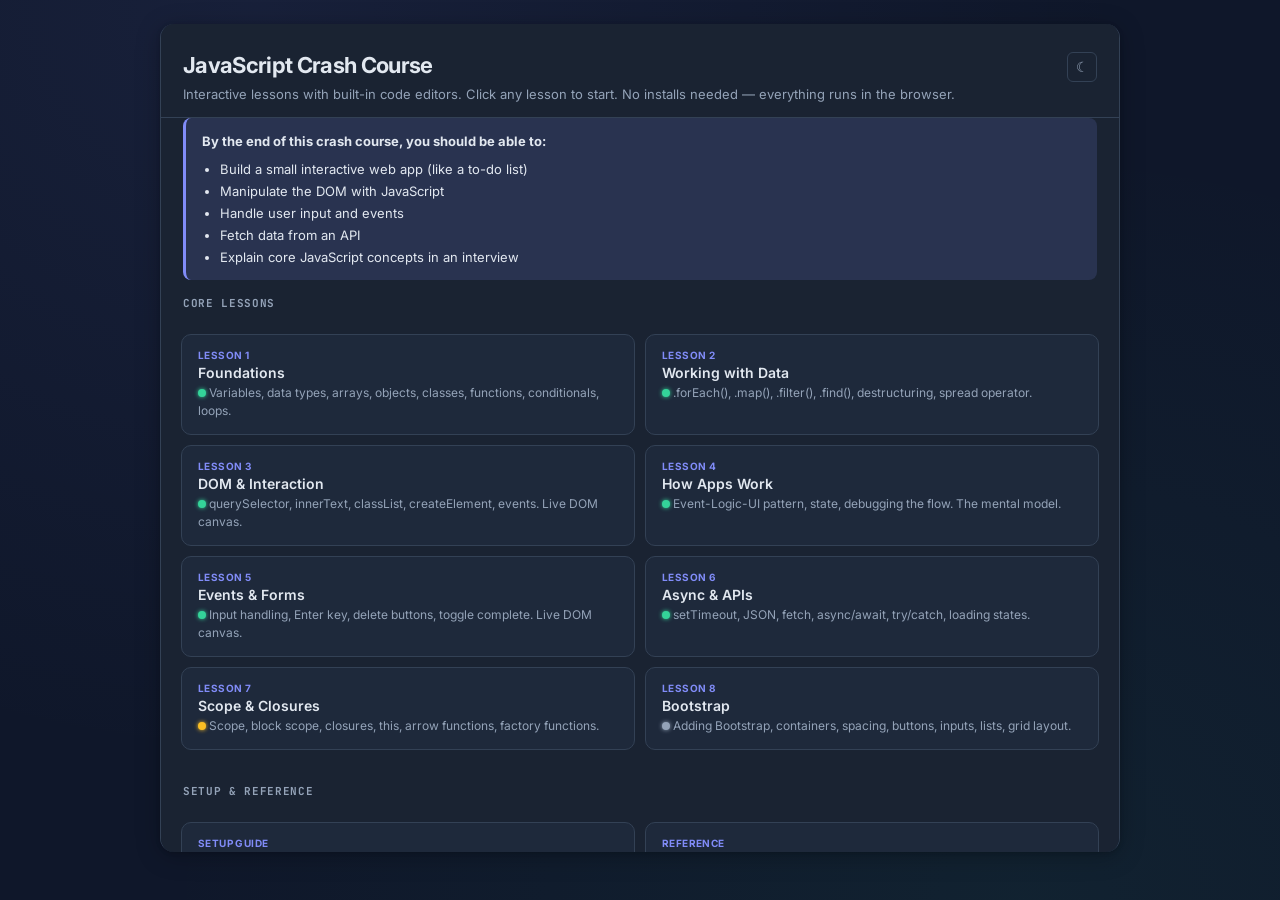
==== commit 7d784334: "Add light/dark mode toggle with localStorage persistence Co-Authored-By: Claude Opus 4.6 <noreply@an" ====
--- a/index.html
+++ b/index.html
@@ -19,9 +19,12 @@
 </head>
 <body>
 <div>
-  <div style="padding: 28px 22px 12px; border-bottom: 1px solid var(--color-border-secondary);">
-    <h1 style="font-size: 22px; font-weight: 700; letter-spacing: -0.03em; margin-bottom: 6px;">JavaScript Crash Course</h1>
-    <p style="font-size: 13px; color: var(--color-text-secondary); line-height: 1.6;">Interactive lessons with built-in code editors. Click any lesson to start. No installs needed — everything runs in the browser.</p>
+  <div style="padding: 28px 22px 12px; border-bottom: 1px solid var(--color-border-secondary); display: flex; align-items: flex-start; gap: 12px;">
+    <div style="flex:1">
+      <h1 style="font-size: 22px; font-weight: 700; letter-spacing: -0.03em; margin-bottom: 6px;">JavaScript Crash Course</h1>
+      <p style="font-size: 13px; color: var(--color-text-secondary); line-height: 1.6;">Interactive lessons with built-in code editors. Click any lesson to start. No installs needed — everything runs in the browser.</p>
+    </div>
+    <button class="theme-toggle" onclick="toggleTheme()" title="Toggle light/dark mode" id="themeBtn">&#9790;</button>
   </div>
 
   <div style="background: var(--color-accent-dim); border-left: 3px solid var(--color-accent); border-radius: 8px; padding: 12px 16px; margin: 0 22px; font-size: 13px; line-height: 1.7;">
@@ -142,5 +145,19 @@
     Arrow keys navigate slides. Tab inserts spaces. Ctrl+Enter runs code. Lessons 3, 5 &amp; 8 have live preview canvases.
   </div>
 </div>
+<script>
+function toggleTheme() {
+  const html = document.documentElement;
+  const next = html.getAttribute("data-theme") === "light" ? "dark" : "light";
+  html.setAttribute("data-theme", next);
+  localStorage.setItem("theme", next);
+  document.getElementById("themeBtn").innerHTML = next === "light" ? "&#9788;" : "&#9790;";
+}
+(function() {
+  const saved = localStorage.getItem("theme");
+  if (saved) document.documentElement.setAttribute("data-theme", saved);
+  if (saved === "light") document.getElementById("themeBtn").innerHTML = "&#9788;";
+})();
+</script>
 </body>
 </html>
--- a/theme.css
+++ b/theme.css
@@ -21,6 +21,57 @@
   --shadow-btn: 0 1px 3px rgba(0,0,0,0.3);
 }
 
+[data-theme="light"] {
+  --color-text-primary: #1e293b;
+  --color-text-secondary: #64748b;
+  --color-background-primary: #f1f5f9;
+  --color-background-secondary: #e2e8f0;
+  --color-background-card: #ffffff;
+  --color-border-secondary: #cbd5e1;
+  --color-border-tertiary: #e2e8f0;
+  --color-accent: #6366f1;
+  --color-accent-dim: rgba(99,102,241,0.1);
+  --color-green: #059669;
+  --color-green-dim: rgba(5,150,105,0.1);
+  --color-red: #dc2626;
+  --color-red-dim: rgba(220,38,38,0.08);
+  --color-amber: #d97706;
+  --shadow-card: 0 4px 24px rgba(0,0,0,0.08), 0 1px 4px rgba(0,0,0,0.05);
+  --shadow-btn: 0 1px 3px rgba(0,0,0,0.1);
+}
+
+[data-theme="light"] body {
+  background-image:
+    radial-gradient(ellipse at 20% 0%, rgba(99,102,241,0.06) 0%, transparent 60%),
+    radial-gradient(ellipse at 80% 100%, rgba(5,150,105,0.04) 0%, transparent 60%);
+}
+
+[data-theme="light"] textarea.code { background: rgba(0,0,0,0.04); }
+[data-theme="light"] textarea.code::selection { background: rgba(99,102,241,0.2); }
+[data-theme="light"] .run-btn { color: #fff; }
+[data-theme="light"] .run-btn:hover { background: #047857; }
+[data-theme="light"] .dom-canvas { background: #f8fafc; border-color: #6366f1; box-shadow: 0 0 20px rgba(99,102,241,0.06), inset 0 0 30px rgba(99,102,241,0.02); }
+[data-theme="light"] .dom-canvas::before { background: #f8fafc; color: #6366f1; }
+[data-theme="light"] .dom-canvas button { border-color: #6366f1; background: rgba(99,102,241,0.08); }
+[data-theme="light"] .dom-canvas button:hover { background: rgba(99,102,241,0.18); }
+[data-theme="light"] .dom-canvas input:focus { border-color: #6366f1; }
+
+.theme-toggle {
+  background: none;
+  border: 1px solid var(--color-border-secondary);
+  color: var(--color-text-secondary);
+  cursor: pointer;
+  width: 30px;
+  height: 30px;
+  border-radius: 6px;
+  display: flex;
+  align-items: center;
+  justify-content: center;
+  font-size: 14px;
+  transition: background 0.15s, color 0.15s;
+}
+.theme-toggle:hover { background: var(--color-accent-dim); color: var(--color-accent); }
+
 * { box-sizing: border-box; margin: 0; padding: 0 }
 html, body { height: 100%; }
 html { font-size: 15px }
